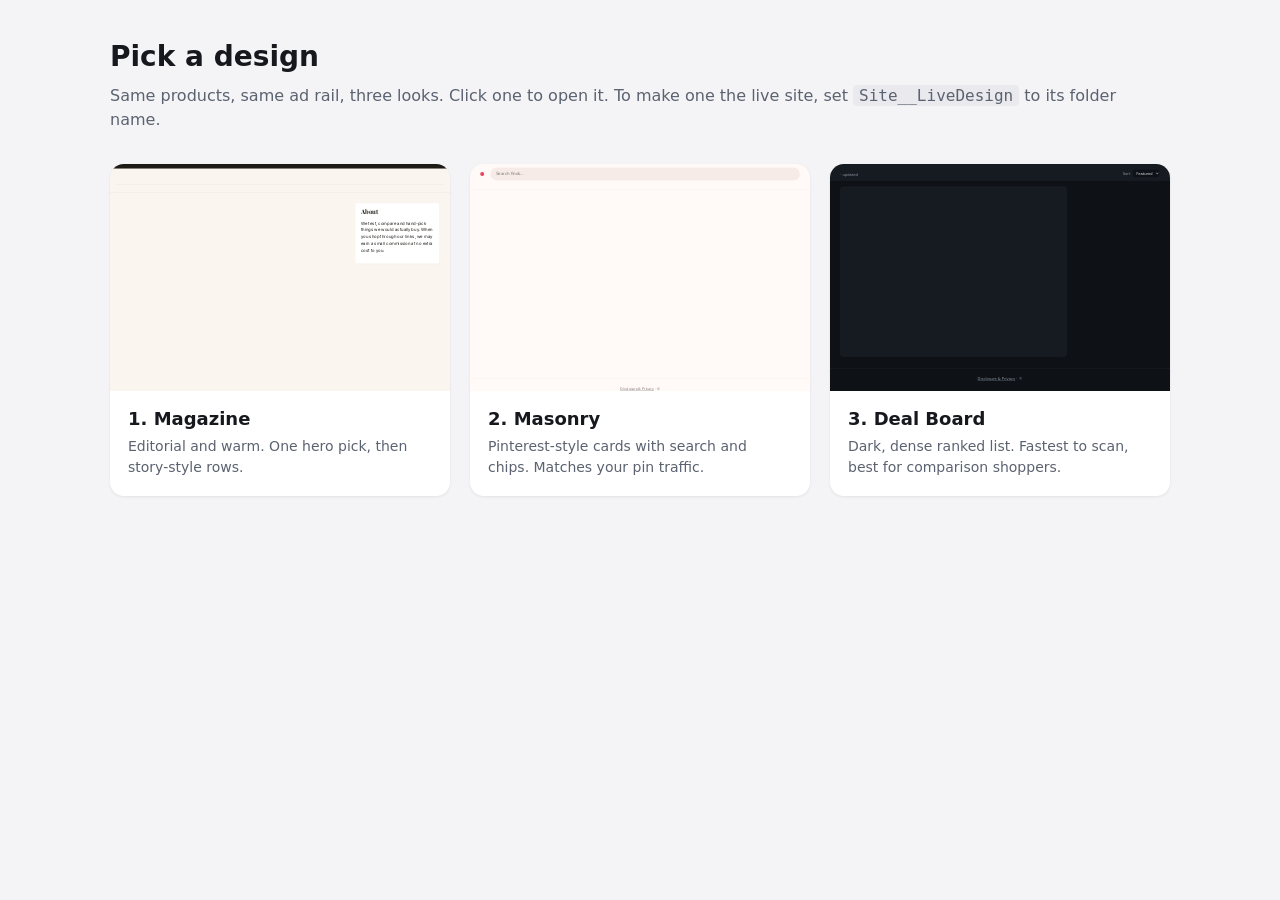
==== src/RetailTherapy.Web/wwwroot/preview/index.html @ 75c75a50 "Initial commit: Retail Therapy affiliate site ASP.NET Core minimal API with Firestore storage and an" ====
<!doctype html>
<html lang="en">
<head>
  <meta charset="utf-8">
  <meta name="viewport" content="width=device-width, initial-scale=1">
  <meta name="robots" content="noindex">
  <title>Pick a design</title>
  <style>
    * { box-sizing: border-box; }
    body { margin: 0; font: 16px/1.5 system-ui, sans-serif; background: #f4f4f6; color: #16181d; }
    header { max-width: 1100px; margin: 0 auto; padding: 36px 20px 8px; }
    h1 { margin: 0 0 6px; font-size: 28px; }
    header p { margin: 0; color: #5b6270; }
    .cards { max-width: 1100px; margin: 24px auto 48px; padding: 0 20px; display: grid; gap: 20px; grid-template-columns: repeat(auto-fit, minmax(300px, 1fr)); }
    .card { background: #fff; border-radius: 14px; overflow: hidden; text-decoration: none; color: inherit; box-shadow: 0 1px 3px rgba(0,0,0,.08); transition: transform .15s, box-shadow .15s; display: block; }
    .card:hover { transform: translateY(-3px); box-shadow: 0 10px 24px rgba(0,0,0,.12); }
    .shot { position: relative; aspect-ratio: 3 / 2; overflow: hidden; background: #ddd; }
    .shot iframe { position: absolute; top: 0; left: 0; width: 1200px; height: 800px; border: 0; transform-origin: 0 0; pointer-events: none; }
    .meta { padding: 14px 18px 18px; }
    .meta h2 { margin: 0 0 4px; font-size: 18px; }
    .meta p { margin: 0; color: #5b6270; font-size: 14px; }
    code { background: #e9e9ee; padding: 1px 6px; border-radius: 4px; }
  </style>
</head>
<body>
  <header>
    <h1>Pick a design</h1>
    <p>Same products, same ad rail, three looks. Click one to open it. To make one the live site, set <code>Site__LiveDesign</code> to its folder name.</p>
  </header>
  <div class="cards">
    <a class="card" href="../v1-magazine/index.html"><div class="shot"><iframe src="../v1-magazine/index.html" loading="lazy" title="Magazine preview"></iframe></div>
      <div class="meta"><h2>1. Magazine</h2><p>Editorial and warm. One hero pick, then story-style rows.</p></div></a>
    <a class="card" href="../v2-masonry/index.html"><div class="shot"><iframe src="../v2-masonry/index.html" loading="lazy" title="Masonry preview"></iframe></div>
      <div class="meta"><h2>2. Masonry</h2><p>Pinterest-style cards with search and chips. Matches your pin traffic.</p></div></a>
    <a class="card" href="../v3-compact/index.html"><div class="shot"><iframe src="../v3-compact/index.html" loading="lazy" title="Deal board preview"></iframe></div>
      <div class="meta"><h2>3. Deal Board</h2><p>Dark, dense ranked list. Fastest to scan, best for comparison shoppers.</p></div></a>
  </div>
  <script>
    function fit() {
      document.querySelectorAll(".shot").forEach(function (s) {
        s.querySelector("iframe").style.transform = "scale(" + (s.clientWidth / 1200) + ")";
      });
    }
    window.addEventListener("resize", fit); fit();
  </script>
</body>
</html>
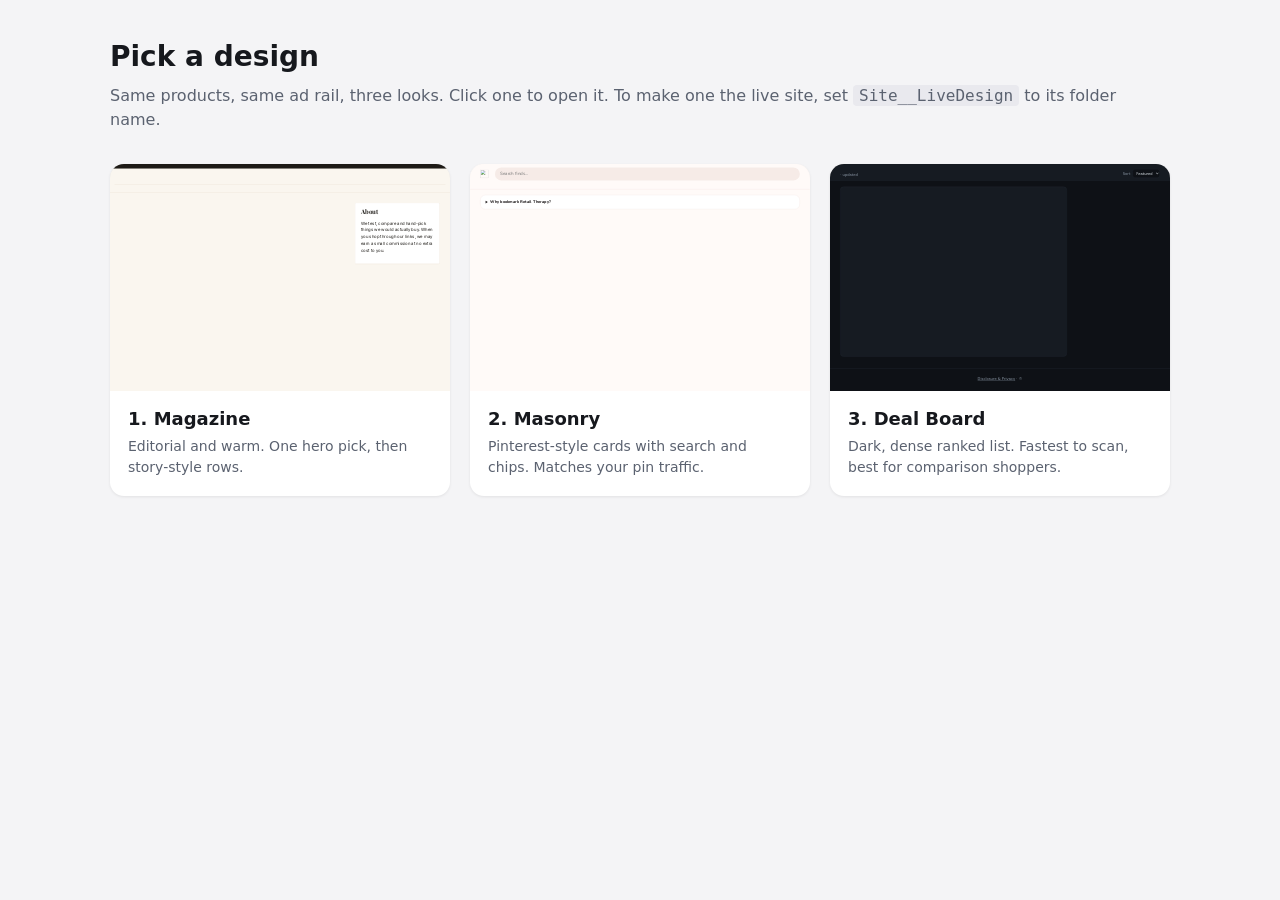
==== commit 54a9f8cb: "Add "Why bookmark" panel, site icon, and check link.amazon links - Left-hand panel on wide screens (" ====
--- a/src/RetailTherapy.Web/wwwroot/preview/index.html
+++ b/src/RetailTherapy.Web/wwwroot/preview/index.html
@@ -21,6 +21,11 @@
     .meta p { margin: 0; color: #5b6270; font-size: 14px; }
     code { background: #e9e9ee; padding: 1px 6px; border-radius: 4px; }
   </style>
+  <link rel="icon" href="/favicon.svg" type="image/svg+xml">
+  <link rel="icon" href="/favicon.ico" sizes="32x32">
+  <link rel="apple-touch-icon" href="/apple-touch-icon.png">
+  <link rel="manifest" href="/site.webmanifest">
+  <meta name="theme-color" content="#e8455a">
 </head>
 <body>
   <header>
